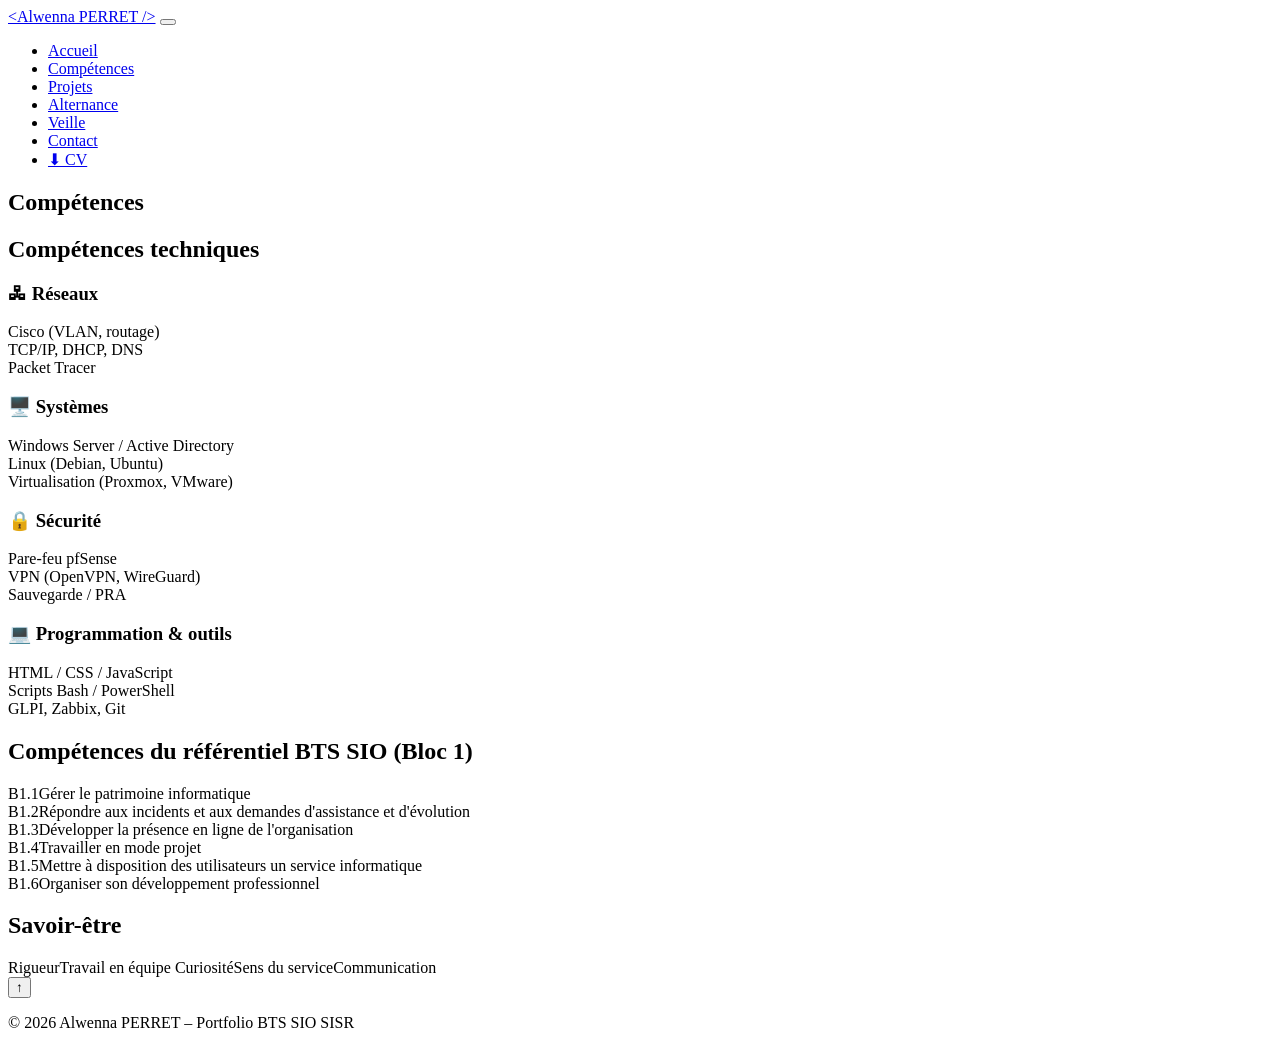
==== competences.html @ 17fa110f "Add files via upload" ====
<!DOCTYPE html>
<html lang="fr">
<head>
  <meta charset="UTF-8">
  <meta name="viewport" content="width=device-width, initial-scale=1.0">
  <title>Compétences – Alwenna PERRET | BTS SIO SISR</title>
  <link rel="stylesheet" href="style.css">
</head>
<body>

  <!-- ========== MENU ========== -->
  <header class="header">
    <nav class="nav container">
      <a href="index.html" class="logo">&lt;Alwenna PERRET /&gt;</a>
      <button class="burger" id="burger" aria-label="Ouvrir le menu">
        <span></span><span></span><span></span>
      </button>
      <ul class="nav-links" id="navLinks">
        <li><a href="index.html">Accueil</a></li>
        <li><a href="competences.html">Compétences</a></li>
        <li><a href="projets.html">Projets</a></li>
        <li><a href="alternance.html">Alternance</a></li>
        <li><a href="veille.html">Veille</a></li>
        <li><a href="contact.html">Contact</a></li>
        <li><a href="CvAlwennaPerret.pdf" download="CvAlwennaPerret.pdf" class="nav-cv">⬇ CV</a></li>
      </ul>
    </nav>
  </header>

  <main>

    <section class="section page">
      <div class="container">
        <h1 class="section-title">Compétences</h1>

        <h2 class="sub-title">Compétences techniques</h2>
        <div class="skills-grid">
          <div class="skill-card">
            <h3>🖧 Réseaux</h3>
            <div class="skill"><span>Cisco (VLAN, routage)</span><div class="bar"><div class="fill" data-level="60"></div></div></div>
            <div class="skill"><span>TCP/IP, DHCP, DNS</span><div class="bar"><div class="fill" data-level="70"></div></div></div>
            <div class="skill"><span>Packet Tracer </span><div class="bar"><div class="fill" data-level="60"></div></div></div>
          </div>
          <div class="skill-card">
            <h3>🖥️ Systèmes</h3>
            <div class="skill"><span>Windows Server / Active Directory</span><div class="bar"><div class="fill" data-level="70"></div></div></div>
            <div class="skill"><span>Linux (Debian, Ubuntu)</span><div class="bar"><div class="fill" data-level="80"></div></div></div>
            <div class="skill"><span>Virtualisation (Proxmox, VMware)</span><div class="bar"><div class="fill" data-level="60"></div></div></div>
          </div>
          <div class="skill-card">
            <h3>🔒 Sécurité</h3>
            <div class="skill"><span>Pare-feu pfSense</span><div class="bar"><div class="fill" data-level="65"></div></div></div>
            <div class="skill"><span>VPN (OpenVPN, WireGuard)</span><div class="bar"><div class="fill" data-level="50"></div></div></div>
            <div class="skill"><span>Sauvegarde / PRA</span><div class="bar"><div class="fill" data-level="80"></div></div></div>
          </div>
          <div class="skill-card">
            <h3>💻 Programmation & outils</h3>
            <div class="skill"><span>HTML / CSS / JavaScript</span><div class="bar"><div class="fill" data-level="65"></div></div></div>
            <div class="skill"><span>Scripts Bash / PowerShell</span><div class="bar"><div class="fill" data-level="70"></div></div></div>
            <div class="skill"><span>GLPI, Zabbix, Git</span><div class="bar"><div class="fill" data-level="85"></div></div></div>
          </div>
        </div>

        <h2 class="sub-title">Compétences du référentiel BTS SIO (Bloc 1)</h2>
        <div class="ref-grid">
          <div class="ref-card"><span class="ref-num">B1.1</span>Gérer le patrimoine informatique</div>
          <div class="ref-card"><span class="ref-num">B1.2</span>Répondre aux incidents et aux demandes d'assistance et d'évolution</div>
          <div class="ref-card"><span class="ref-num">B1.3</span>Développer la présence en ligne de l'organisation</div>
          <div class="ref-card"><span class="ref-num">B1.4</span>Travailler en mode projet</div>
          <div class="ref-card"><span class="ref-num">B1.5</span>Mettre à disposition des utilisateurs un service informatique</div>
          <div class="ref-card"><span class="ref-num">B1.6</span>Organiser son développement professionnel</div>
        </div>

        <h2 class="sub-title">Savoir-être</h2>
        <div class="soft-grid">
          <span class="soft">Rigueur</span><span class="soft">Travail en équipe</span>
          <span class="soft">Curiosité</span><span class="soft">Sens du service</span><span class="soft">Communication</span>
        </div>
      </div>
    </section>

  </main>

  <button class="back-top" id="backTop" aria-label="Retour en haut">↑</button>

  <footer class="footer">
    <p>© <span id="year"></span> Alwenna PERRET – Portfolio BTS SIO SISR</p>
  </footer>

  <script src="script.js"></script>
</body>
</html>
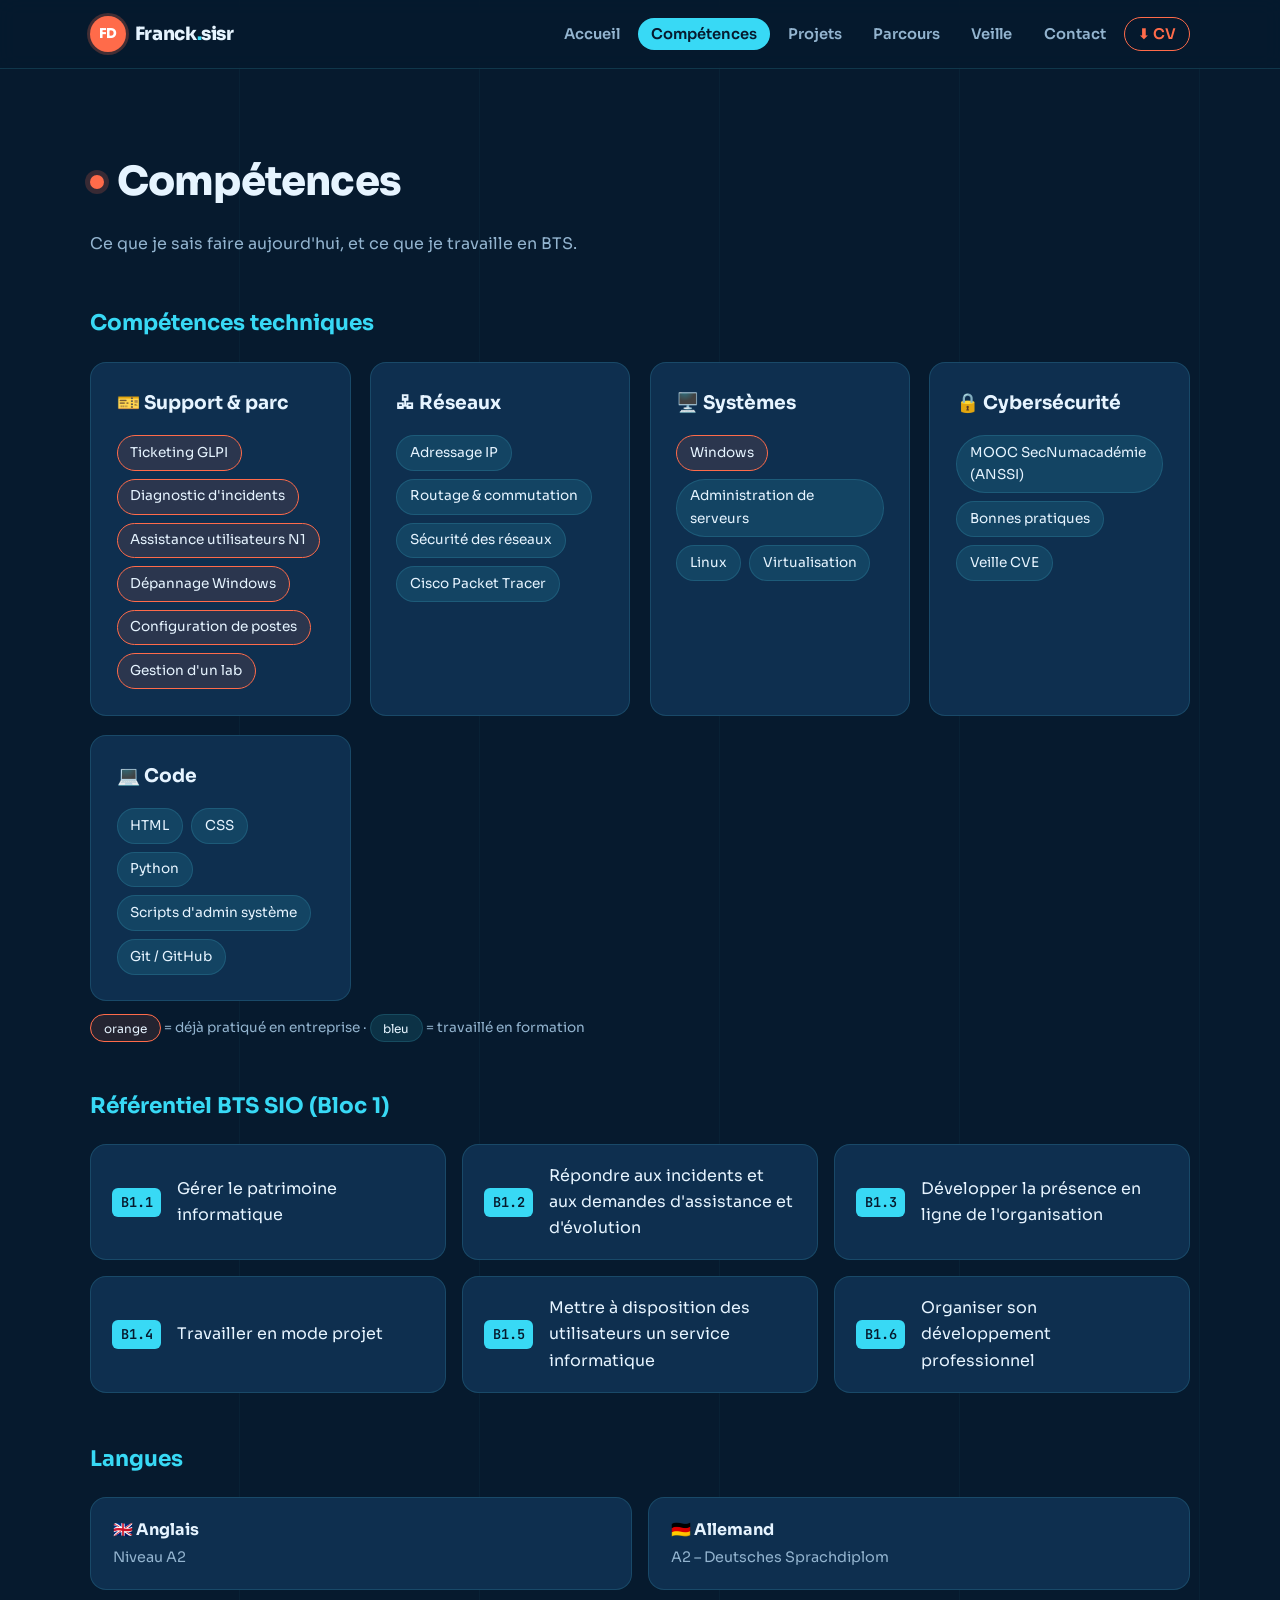
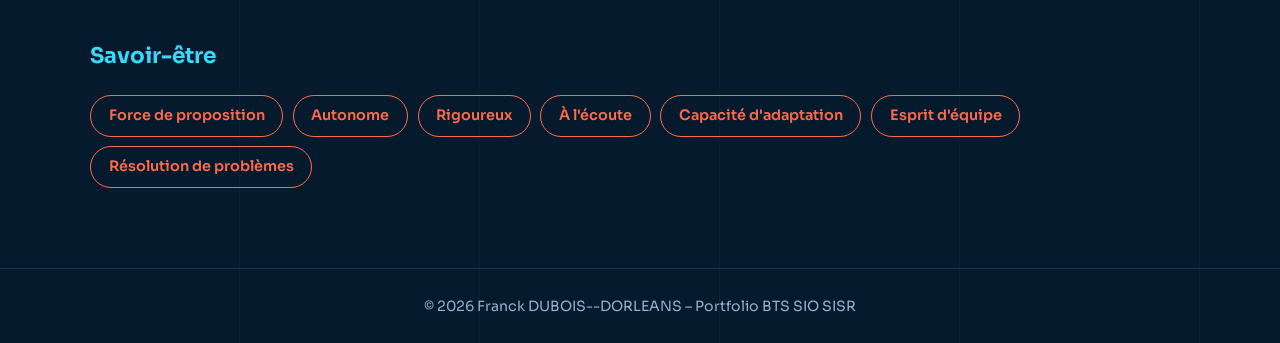
==== commit 2e647690: "Add files via upload" ====
--- a/competences.html
+++ b/competences.html
@@ -3,26 +3,27 @@
 <head>
   <meta charset="UTF-8">
   <meta name="viewport" content="width=device-width, initial-scale=1.0">
-  <title>Compétences – Alwenna PERRET | BTS SIO SISR</title>
+  <title>Compétences – Franck DUBOIS--DORLEANS | BTS SIO SISR</title>
+  <meta name="description" content="Compétences techniques et transversales de Franck DUBOIS--DORLEANS, BTS SIO SISR.">
+  <link rel="icon" href="data:image/svg+xml,%3Csvg xmlns='http://www.w3.org/2000/svg' viewBox='0 0 100 100'%3E%3Ccircle cx='50' cy='50' r='48' fill='%23ff6b4a'/%3E%3Ctext x='50' y='64' font-size='42' text-anchor='middle' fill='white' font-family='Arial' font-weight='bold'%3EFD%3C/text%3E%3C/svg%3E">
   <link rel="stylesheet" href="style.css">
 </head>
 <body>
 
-  <!-- ========== MENU ========== -->
   <header class="header">
     <nav class="nav container">
-      <a href="index.html" class="logo">&lt;Alwenna PERRET /&gt;</a>
-      <button class="burger" id="burger" aria-label="Ouvrir le menu">
+      <a href="index.html" class="logo"><span class="logo-badge">FD</span><span>Franck<span class="dot">.</span>sisr</span></a>
+      <button class="burger" id="burger" aria-label="Ouvrir le menu" aria-expanded="false">
         <span></span><span></span><span></span>
       </button>
       <ul class="nav-links" id="navLinks">
         <li><a href="index.html">Accueil</a></li>
         <li><a href="competences.html">Compétences</a></li>
         <li><a href="projets.html">Projets</a></li>
-        <li><a href="alternance.html">Alternance</a></li>
+        <li><a href="parcours.html">Parcours</a></li>
         <li><a href="veille.html">Veille</a></li>
         <li><a href="contact.html">Contact</a></li>
-        <li><a href="CvAlwennaPerret.pdf" download="CvAlwennaPerret.pdf" class="nav-cv">⬇ CV</a></li>
+        <li><a href="CV-Franck-Dubois-Dorleans.pdf" download class="nav-cv">⬇ CV</a></li>
       </ul>
     </nav>
   </header>
@@ -32,36 +33,34 @@
     <section class="section page">
       <div class="container">
         <h1 class="section-title">Compétences</h1>
+        <p class="lead">Ce que je sais faire aujourd'hui, et ce que je travaille en BTS.</p>
 
         <h2 class="sub-title">Compétences techniques</h2>
         <div class="skills-grid">
           <div class="skill-card">
+            <h3>🎫 Support & parc</h3>
+            <div class="chips"><span class="chip pro">Ticketing GLPI</span><span class="chip pro">Diagnostic d'incidents</span><span class="chip pro">Assistance utilisateurs N1</span><span class="chip pro">Dépannage Windows</span><span class="chip pro">Configuration de postes</span><span class="chip pro">Gestion d'un lab</span></div>
+          </div>
+          <div class="skill-card">
             <h3>🖧 Réseaux</h3>
-            <div class="skill"><span>Cisco (VLAN, routage)</span><div class="bar"><div class="fill" data-level="60"></div></div></div>
-            <div class="skill"><span>TCP/IP, DHCP, DNS</span><div class="bar"><div class="fill" data-level="70"></div></div></div>
-            <div class="skill"><span>Packet Tracer </span><div class="bar"><div class="fill" data-level="60"></div></div></div>
+            <div class="chips"><span class="chip">Adressage IP</span><span class="chip">Routage & commutation</span><span class="chip">Sécurité des réseaux</span><span class="chip">Cisco Packet Tracer</span></div>
           </div>
           <div class="skill-card">
             <h3>🖥️ Systèmes</h3>
-            <div class="skill"><span>Windows Server / Active Directory</span><div class="bar"><div class="fill" data-level="70"></div></div></div>
-            <div class="skill"><span>Linux (Debian, Ubuntu)</span><div class="bar"><div class="fill" data-level="80"></div></div></div>
-            <div class="skill"><span>Virtualisation (Proxmox, VMware)</span><div class="bar"><div class="fill" data-level="60"></div></div></div>
+            <div class="chips"><span class="chip pro">Windows</span><span class="chip">Administration de serveurs</span><span class="chip">Linux</span><span class="chip">Virtualisation</span></div>
           </div>
           <div class="skill-card">
-            <h3>🔒 Sécurité</h3>
-            <div class="skill"><span>Pare-feu pfSense</span><div class="bar"><div class="fill" data-level="65"></div></div></div>
-            <div class="skill"><span>VPN (OpenVPN, WireGuard)</span><div class="bar"><div class="fill" data-level="50"></div></div></div>
-            <div class="skill"><span>Sauvegarde / PRA</span><div class="bar"><div class="fill" data-level="80"></div></div></div>
+            <h3>🔒 Cybersécurité</h3>
+            <div class="chips"><span class="chip">MOOC SecNumacadémie (ANSSI)</span><span class="chip">Bonnes pratiques</span><span class="chip">Veille CVE</span></div>
           </div>
           <div class="skill-card">
-            <h3>💻 Programmation & outils</h3>
-            <div class="skill"><span>HTML / CSS / JavaScript</span><div class="bar"><div class="fill" data-level="65"></div></div></div>
-            <div class="skill"><span>Scripts Bash / PowerShell</span><div class="bar"><div class="fill" data-level="70"></div></div></div>
-            <div class="skill"><span>GLPI, Zabbix, Git</span><div class="bar"><div class="fill" data-level="85"></div></div></div>
+            <h3>💻 Code</h3>
+            <div class="chips"><span class="chip">HTML</span><span class="chip">CSS</span><span class="chip">Python</span><span class="chip">Scripts d'admin système</span><span class="chip">Git / GitHub</span></div>
           </div>
         </div>
+        <p class="legend"><span class="chip pro">orange</span> = déjà pratiqué en entreprise · <span class="chip">bleu</span> = travaillé en formation</p>
 
-        <h2 class="sub-title">Compétences du référentiel BTS SIO (Bloc 1)</h2>
+        <h2 class="sub-title">Référentiel BTS SIO (Bloc 1)</h2>
         <div class="ref-grid">
           <div class="ref-card"><span class="ref-num">B1.1</span>Gérer le patrimoine informatique</div>
           <div class="ref-card"><span class="ref-num">B1.2</span>Répondre aux incidents et aux demandes d'assistance et d'évolution</div>
@@ -71,10 +70,17 @@
           <div class="ref-card"><span class="ref-num">B1.6</span>Organiser son développement professionnel</div>
         </div>
 
+        <h2 class="sub-title">Langues</h2>
+        <div class="lang-grid">
+          <div class="card"><strong>🇬🇧 Anglais</strong><span>Niveau A2</span></div>
+          <div class="card"><strong>🇩🇪 Allemand</strong><span>A2 – Deutsches Sprachdiplom</span></div>
+        </div>
+
         <h2 class="sub-title">Savoir-être</h2>
         <div class="soft-grid">
-          <span class="soft">Rigueur</span><span class="soft">Travail en équipe</span>
-          <span class="soft">Curiosité</span><span class="soft">Sens du service</span><span class="soft">Communication</span>
+          <span class="soft">Force de proposition</span><span class="soft">Autonome</span><span class="soft">Rigoureux</span>
+          <span class="soft">À l'écoute</span><span class="soft">Capacité d'adaptation</span><span class="soft">Esprit d'équipe</span>
+          <span class="soft">Résolution de problèmes</span>
         </div>
       </div>
     </section>
@@ -84,7 +90,7 @@
   <button class="back-top" id="backTop" aria-label="Retour en haut">↑</button>
 
   <footer class="footer">
-    <p>© <span id="year"></span> Alwenna PERRET – Portfolio BTS SIO SISR</p>
+    <p>© <span id="year"></span> Franck DUBOIS--DORLEANS – Portfolio BTS SIO SISR</p>
   </footer>
 
   <script src="script.js"></script>
--- a/style.css
+++ b/style.css
@@ -0,0 +1,330 @@
+/* =========================================================
+   Portfolio Franck DUBOIS--DORLEANS – BTS SIO SISR
+   Thème « Bassin » : bleu profond, cyan piscine, rouge bonnet
+   ========================================================= */
+
+@import url("https://fonts.googleapis.com/css2?family=Sora:wght@400;600;700;800&family=JetBrains+Mono:wght@400;600&display=swap");
+
+:root {
+  --bg: #061a2e;
+  --bg-2: #0a2540;
+  --card: #0e2f4f;
+  --card-border: rgba(94, 234, 255, 0.14);
+  --text: #e6f4ff;
+  --muted: #93b4cf;
+  --cyan: #38d9f5;
+  --cyan-soft: rgba(56, 217, 245, 0.12);
+  --coral: #ff6b4a;
+  --radius: 16px;
+  --shadow: 0 12px 30px rgba(0, 0, 0, 0.35);
+  --font: "Sora", system-ui, -apple-system, "Segoe UI", sans-serif;
+  --mono: "JetBrains Mono", ui-monospace, Consolas, monospace;
+}
+
+* { margin: 0; padding: 0; box-sizing: border-box; }
+html { scroll-behavior: smooth; }
+
+body {
+  font-family: var(--font);
+  background: var(--bg);
+  color: var(--text);
+  line-height: 1.65;
+  /* lignes de couloir discrètes */
+  background-image:
+    repeating-linear-gradient(90deg, transparent 0 239px, rgba(56, 217, 245, 0.035) 239px 240px);
+}
+
+a { color: var(--cyan); text-decoration: none; }
+a:hover { text-decoration: underline; }
+img { max-width: 100%; display: block; }
+
+.container { width: min(1100px, 92%); margin: 0 auto; }
+
+/* ---------- MENU ---------- */
+.header {
+  position: sticky; top: 0; z-index: 100;
+  background: rgba(6, 26, 46, 0.82);
+  backdrop-filter: blur(10px);
+  border-bottom: 1px solid var(--card-border);
+}
+.nav { display: flex; align-items: center; justify-content: space-between; height: 68px; }
+
+.logo {
+  font-weight: 800; font-size: 1.15rem; color: var(--text); letter-spacing: -0.02em;
+  display: flex; align-items: center; gap: 0.55rem;
+}
+.logo:hover { text-decoration: none; }
+.logo-badge {
+  display: grid; place-items: center;
+  width: 36px; height: 36px; border-radius: 50%;
+  background: var(--coral); color: #fff; font-size: 0.85rem; font-weight: 800;
+  box-shadow: 0 0 0 3px rgba(255, 107, 74, 0.25);
+}
+.logo span.dot { color: var(--cyan); }
+
+.nav-links { list-style: none; display: flex; gap: 0.35rem; align-items: center; }
+.nav-links a {
+  color: var(--muted); font-size: 0.92rem; font-weight: 600;
+  padding: 0.45rem 0.8rem; border-radius: 999px; transition: 0.2s;
+}
+.nav-links a:hover { color: var(--text); background: var(--cyan-soft); text-decoration: none; }
+.nav-links a.active { color: var(--bg); background: var(--cyan); }
+.nav-links .nav-cv { border: 1px solid var(--coral); color: var(--coral); }
+.nav-links .nav-cv:hover { background: var(--coral); color: #fff; }
+
+.burger { display: none; background: none; border: 0; cursor: pointer; padding: 6px; }
+.burger span { display: block; width: 26px; height: 2px; margin: 6px 0; background: var(--text); transition: 0.3s; }
+.burger.open span:nth-child(1) { transform: translateY(8px) rotate(45deg); }
+.burger.open span:nth-child(2) { opacity: 0; }
+.burger.open span:nth-child(3) { transform: translateY(-8px) rotate(-45deg); }
+
+/* ---------- BOUTONS ---------- */
+.btn {
+  display: inline-flex; align-items: center; gap: 0.5rem;
+  padding: 0.8rem 1.4rem; border-radius: 999px;
+  font-family: inherit; font-weight: 700; font-size: 0.95rem;
+  cursor: pointer; border: 2px solid transparent; transition: 0.2s;
+}
+.btn:hover { text-decoration: none; transform: translateY(-2px); }
+.btn-primary { background: var(--cyan); color: var(--bg); }
+.btn-primary:hover { box-shadow: 0 8px 24px rgba(56, 217, 245, 0.35); }
+.btn-outline { border-color: var(--cyan); color: var(--cyan); background: transparent; }
+.btn-outline:hover { background: var(--cyan-soft); }
+
+/* ---------- HERO ---------- */
+.hero {
+  position: relative; overflow: hidden;
+  padding: 7rem 0 9rem;
+  background:
+    radial-gradient(900px 400px at 85% 10%, rgba(56, 217, 245, 0.18), transparent 60%),
+    radial-gradient(600px 300px at 10% 90%, rgba(255, 107, 74, 0.12), transparent 60%),
+    linear-gradient(180deg, var(--bg-2), var(--bg));
+}
+.hero::after { /* vague */
+  content: ""; position: absolute; left: 0; right: 0; bottom: -1px; height: 90px;
+  background: url("data:image/svg+xml,%3Csvg xmlns='http://www.w3.org/2000/svg' viewBox='0 0 1440 90' preserveAspectRatio='none'%3E%3Cpath fill='%23061a2e' d='M0 40 C 240 90 480 0 720 40 S 1200 80 1440 30 V90 H0Z'/%3E%3C/svg%3E") center / 100% 100% no-repeat;
+}
+.hero-content { position: relative; z-index: 1; max-width: 760px; }
+.terminal {
+  font-family: var(--mono); font-size: 0.95rem; color: var(--cyan);
+  background: rgba(0, 0, 0, 0.3); border: 1px solid var(--card-border);
+  display: inline-block; padding: 0.4rem 0.9rem; border-radius: 8px; margin-bottom: 1.6rem;
+}
+.cursor { animation: blink 1s steps(1) infinite; }
+@keyframes blink { 50% { opacity: 0; } }
+
+.hero h1 { font-size: clamp(1.9rem, 6.5vw, 4rem); line-height: 1.05; letter-spacing: -0.03em; font-weight: 800; }
+.accent { color: var(--cyan); }
+.hero h2 { font-size: 1.2rem; font-weight: 600; color: var(--coral); margin: 1rem 0; }
+.hero-text { color: var(--muted); font-size: 1.08rem; max-width: 620px; }
+.hero-buttons { display: flex; flex-wrap: wrap; gap: 1rem; margin-top: 2rem; }
+.hero-badges { display: flex; flex-wrap: wrap; gap: 0.5rem; margin-top: 1.6rem; }
+.hero-badges span {
+  font-size: 0.8rem; font-weight: 600; color: var(--text);
+  background: rgba(255, 255, 255, 0.06); border: 1px solid var(--card-border);
+  padding: 0.3rem 0.75rem; border-radius: 999px;
+}
+
+/* ---------- SECTIONS ---------- */
+.section { padding: 5rem 0; }
+.section-alt { background: var(--bg-2); }
+.page { min-height: calc(100vh - 68px - 70px); }
+
+.section-title {
+  font-size: clamp(1.8rem, 4vw, 2.5rem); font-weight: 800; letter-spacing: -0.02em;
+  margin-bottom: 2.5rem; display: flex; align-items: center; gap: 0.8rem;
+}
+.section-title::before {
+  content: ""; width: 14px; height: 14px; border-radius: 50%;
+  background: var(--coral); box-shadow: 0 0 0 5px rgba(255, 107, 74, 0.2);
+}
+.sub-title { font-size: 1.35rem; margin: 3rem 0 1.3rem; color: var(--cyan); }
+.lead { color: var(--muted); max-width: 720px; margin: -1.5rem 0 2.5rem; }
+
+.card, .skill-card, .ref-card, .home-card, .project-card,
+.article-card, .timeline-item, .veille-box, .about-info, .contact-info, .contact-form {
+  background: var(--card); border: 1px solid var(--card-border);
+  border-radius: var(--radius);
+}
+
+/* ---------- ACCUEIL ---------- */
+.about-grid { display: grid; grid-template-columns: 1.6fr 1fr; gap: 2.5rem; align-items: start; }
+.about-text p { margin-bottom: 1rem; color: var(--muted); }
+.about-text strong { color: var(--text); }
+.about-info { list-style: none; padding: 1.6rem; display: grid; gap: 0.9rem; }
+.about-info li { display: flex; gap: 0.8rem; align-items: center; }
+
+.home-grid { display: grid; grid-template-columns: repeat(auto-fit, minmax(190px, 1fr)); gap: 1.2rem; }
+.home-card { padding: 1.6rem; color: var(--text); transition: 0.25s; }
+.home-card:hover { text-decoration: none; transform: translateY(-6px); border-color: var(--cyan); box-shadow: var(--shadow); }
+.home-card span { font-size: 1.8rem; }
+.home-card h3 { margin: 0.6rem 0 0.3rem; }
+.home-card p { color: var(--muted); font-size: 0.9rem; }
+
+/* ---------- COMPÉTENCES ---------- */
+.skills-grid { display: grid; grid-template-columns: repeat(auto-fit, minmax(240px, 1fr)); gap: 1.2rem; }
+.skill-card { padding: 1.6rem; }
+.skill-card h3 { margin-bottom: 1rem; }
+.chips { display: flex; flex-wrap: wrap; gap: 0.5rem; }
+.chip {
+  font-size: 0.85rem; padding: 0.35rem 0.8rem; border-radius: 999px;
+  background: var(--cyan-soft); color: var(--text); border: 1px solid var(--card-border);
+}
+.chip.pro { border-color: var(--coral); background: rgba(255, 107, 74, 0.12); }
+.legend { font-size: 0.85rem; color: var(--muted); margin-top: 1rem; }
+.legend .chip { font-size: 0.75rem; }
+
+.ref-grid { display: grid; grid-template-columns: repeat(auto-fit, minmax(300px, 1fr)); gap: 1rem; }
+.ref-card { padding: 1.1rem 1.3rem; display: flex; gap: 1rem; align-items: center; }
+.ref-num {
+  font-family: var(--mono); font-weight: 600; color: var(--bg); background: var(--cyan);
+  padding: 0.2rem 0.55rem; border-radius: 6px; font-size: 0.85rem; flex-shrink: 0;
+}
+
+.soft-grid { display: flex; flex-wrap: wrap; gap: 0.6rem; }
+.soft {
+  padding: 0.5rem 1.1rem; border-radius: 999px; font-weight: 600; font-size: 0.9rem;
+  border: 1px solid var(--coral); color: var(--coral);
+}
+
+.lang-grid { display: grid; grid-template-columns: repeat(auto-fit, minmax(220px, 1fr)); gap: 1rem; }
+.lang-grid .card { padding: 1.2rem 1.4rem; }
+.lang-grid .card strong { display: block; }
+.lang-grid .card span { color: var(--muted); font-size: 0.9rem; }
+
+/* ---------- PROJETS ---------- */
+.filters { display: flex; flex-wrap: wrap; gap: 0.6rem; margin-bottom: 2rem; }
+.filter {
+  font-family: inherit; font-weight: 600; font-size: 0.9rem; cursor: pointer;
+  padding: 0.5rem 1.1rem; border-radius: 999px;
+  background: transparent; color: var(--muted); border: 1px solid var(--card-border);
+}
+.filter:hover { color: var(--text); }
+.filter.active { background: var(--cyan); color: var(--bg); border-color: var(--cyan); }
+
+.projects-grid { display: grid; grid-template-columns: repeat(auto-fill, minmax(300px, 1fr)); gap: 1.4rem; }
+.project-card { padding: 1.6rem; display: flex; flex-direction: column; gap: 0.8rem; transition: 0.25s; }
+.project-card:hover { border-color: var(--cyan); box-shadow: var(--shadow); }
+.project-card p { color: var(--muted); font-size: 0.93rem; flex-grow: 1; }
+.project-card .btn { align-self: flex-start; padding: 0.55rem 1.1rem; font-size: 0.85rem; }
+.project-icon { font-size: 2rem; }
+.project-card.hidden { display: none; }
+
+.tags { display: flex; flex-wrap: wrap; gap: 0.4rem; }
+.tag {
+  font-family: var(--mono); font-size: 0.75rem; color: var(--cyan);
+  background: var(--cyan-soft); padding: 0.2rem 0.55rem; border-radius: 6px;
+}
+
+.modal {
+  position: fixed; inset: 0; z-index: 200; display: none;
+  background: rgba(2, 10, 20, 0.75); backdrop-filter: blur(4px);
+  align-items: center; justify-content: center; padding: 1rem;
+}
+.modal.open { display: flex; }
+.modal-content {
+  background: var(--bg-2); border: 1px solid var(--card-border); border-radius: var(--radius);
+  width: min(640px, 100%); max-height: 88vh; overflow-y: auto; padding: 2rem; position: relative;
+  animation: pop 0.25s ease;
+}
+@keyframes pop { from { transform: scale(0.95); opacity: 0; } }
+.modal-close {
+  position: absolute; top: 0.8rem; right: 1rem; background: none; border: 0;
+  color: var(--muted); font-size: 2rem; cursor: pointer; line-height: 1;
+}
+.modal-close:hover { color: var(--coral); }
+#modalBody h3 { font-size: 1.4rem; margin-bottom: 1rem; padding-right: 2rem; }
+#modalBody h4 { color: var(--cyan); margin: 1.2rem 0 0.4rem; font-size: 0.95rem; text-transform: uppercase; letter-spacing: 0.05em; }
+#modalBody p, #modalBody li { color: var(--muted); }
+#modalBody ul { padding-left: 1.2rem; }
+#modalBody .btn { margin-top: 1.5rem; }
+
+/* ---------- PARCOURS / TIMELINE ---------- */
+.timeline { position: relative; padding-left: 2rem; display: grid; gap: 1.5rem; }
+.timeline::before {
+  content: ""; position: absolute; left: 6px; top: 0; bottom: 0; width: 2px;
+  background: linear-gradient(var(--cyan), var(--coral));
+}
+.timeline-item { padding: 1.5rem 1.6rem; position: relative; }
+.timeline-item::before {
+  content: ""; position: absolute; left: calc(-2rem + 1px); top: 1.8rem;
+  width: 12px; height: 12px; border-radius: 50%; background: var(--bg); border: 3px solid var(--cyan);
+}
+.timeline-date {
+  font-family: var(--mono); font-size: 0.8rem; color: var(--coral); font-weight: 600;
+}
+.timeline-item h3 { margin: 0.3rem 0; }
+.timeline-item .where { color: var(--muted); font-size: 0.92rem; margin-bottom: 0.6rem; }
+.timeline-item ul { padding-left: 1.2rem; color: var(--muted); }
+.timeline-item li { margin-bottom: 0.3rem; }
+.timeline-item li strong { color: var(--text); }
+
+.search-box {
+  margin-top: 2.5rem; padding: 1.6rem; border-radius: var(--radius);
+  border: 1px dashed var(--coral); background: rgba(255, 107, 74, 0.06);
+}
+.search-box h3 { color: var(--coral); margin-bottom: 0.4rem; }
+.search-box p { color: var(--muted); margin-bottom: 1rem; }
+
+/* ---------- VEILLE ---------- */
+.veille-box { padding: 2rem; border-left: 4px solid var(--cyan); }
+.veille-box h2 { margin-bottom: 1rem; }
+.veille-box p { color: var(--muted); margin-bottom: 0.7rem; }
+.veille-box strong { color: var(--text); }
+.articles { display: grid; grid-template-columns: repeat(auto-fill, minmax(290px, 1fr)); gap: 1.2rem; }
+.article-card { padding: 1.5rem; display: flex; flex-direction: column; gap: 0.5rem; transition: 0.25s; }
+.article-card:hover { border-color: var(--cyan); }
+.article-card p { color: var(--muted); font-size: 0.92rem; flex-grow: 1; }
+.article-card a { font-weight: 700; }
+
+/* ---------- CONTACT ---------- */
+.contact-grid { display: grid; grid-template-columns: 1fr 1.4fr; gap: 1.5rem; }
+.contact-info { padding: 2rem; display: grid; gap: 1rem; align-content: start; }
+.contact-info .btn { justify-self: start; margin-top: 0.5rem; }
+.contact-form { padding: 2rem; display: grid; gap: 1rem; }
+.contact-form input, .contact-form textarea {
+  font-family: inherit; font-size: 1rem; color: var(--text);
+  background: var(--bg); border: 1px solid var(--card-border); border-radius: 10px;
+  padding: 0.85rem 1rem; resize: vertical;
+}
+.contact-form input:focus, .contact-form textarea:focus { outline: none; border-color: var(--cyan); box-shadow: 0 0 0 3px var(--cyan-soft); }
+.contact-form .btn { justify-self: start; }
+.form-msg { font-size: 0.92rem; min-height: 1.4em; }
+.form-msg.error { color: var(--coral); }
+.form-msg.success { color: var(--cyan); }
+
+/* ---------- PIED DE PAGE / RETOUR HAUT ---------- */
+.footer {
+  text-align: center; padding: 1.6rem 0; color: var(--muted); font-size: 0.88rem;
+  border-top: 1px solid var(--card-border);
+}
+.back-top {
+  position: fixed; right: 1.4rem; bottom: 1.4rem; z-index: 90;
+  width: 46px; height: 46px; border-radius: 50%; border: 0; cursor: pointer;
+  background: var(--coral); color: #fff; font-size: 1.2rem; font-weight: 700;
+  opacity: 0; pointer-events: none; transform: translateY(10px); transition: 0.3s;
+}
+.back-top.show { opacity: 1; pointer-events: auto; transform: none; }
+
+/* ---------- ANIMATIONS ---------- */
+.reveal { opacity: 0; transform: translateY(24px); transition: opacity 0.6s ease, transform 0.6s ease; }
+.reveal.visible { opacity: 1; transform: none; }
+@media (prefers-reduced-motion: reduce) {
+  .reveal { opacity: 1; transform: none; transition: none; }
+  html { scroll-behavior: auto; }
+}
+
+/* ---------- RESPONSIVE ---------- */
+@media (max-width: 860px) {
+  .burger { display: block; }
+  .nav-links {
+    position: absolute; top: 68px; left: 0; right: 0;
+    flex-direction: column; align-items: stretch; gap: 0.2rem;
+    background: var(--bg-2); border-bottom: 1px solid var(--card-border);
+    padding: 1rem 4%; display: none;
+  }
+  .nav-links.open { display: flex; }
+  .nav-links a { display: block; padding: 0.75rem 1rem; }
+  .about-grid, .contact-grid { grid-template-columns: 1fr; }
+  .hero { padding: 5rem 0 7rem; }
+}
